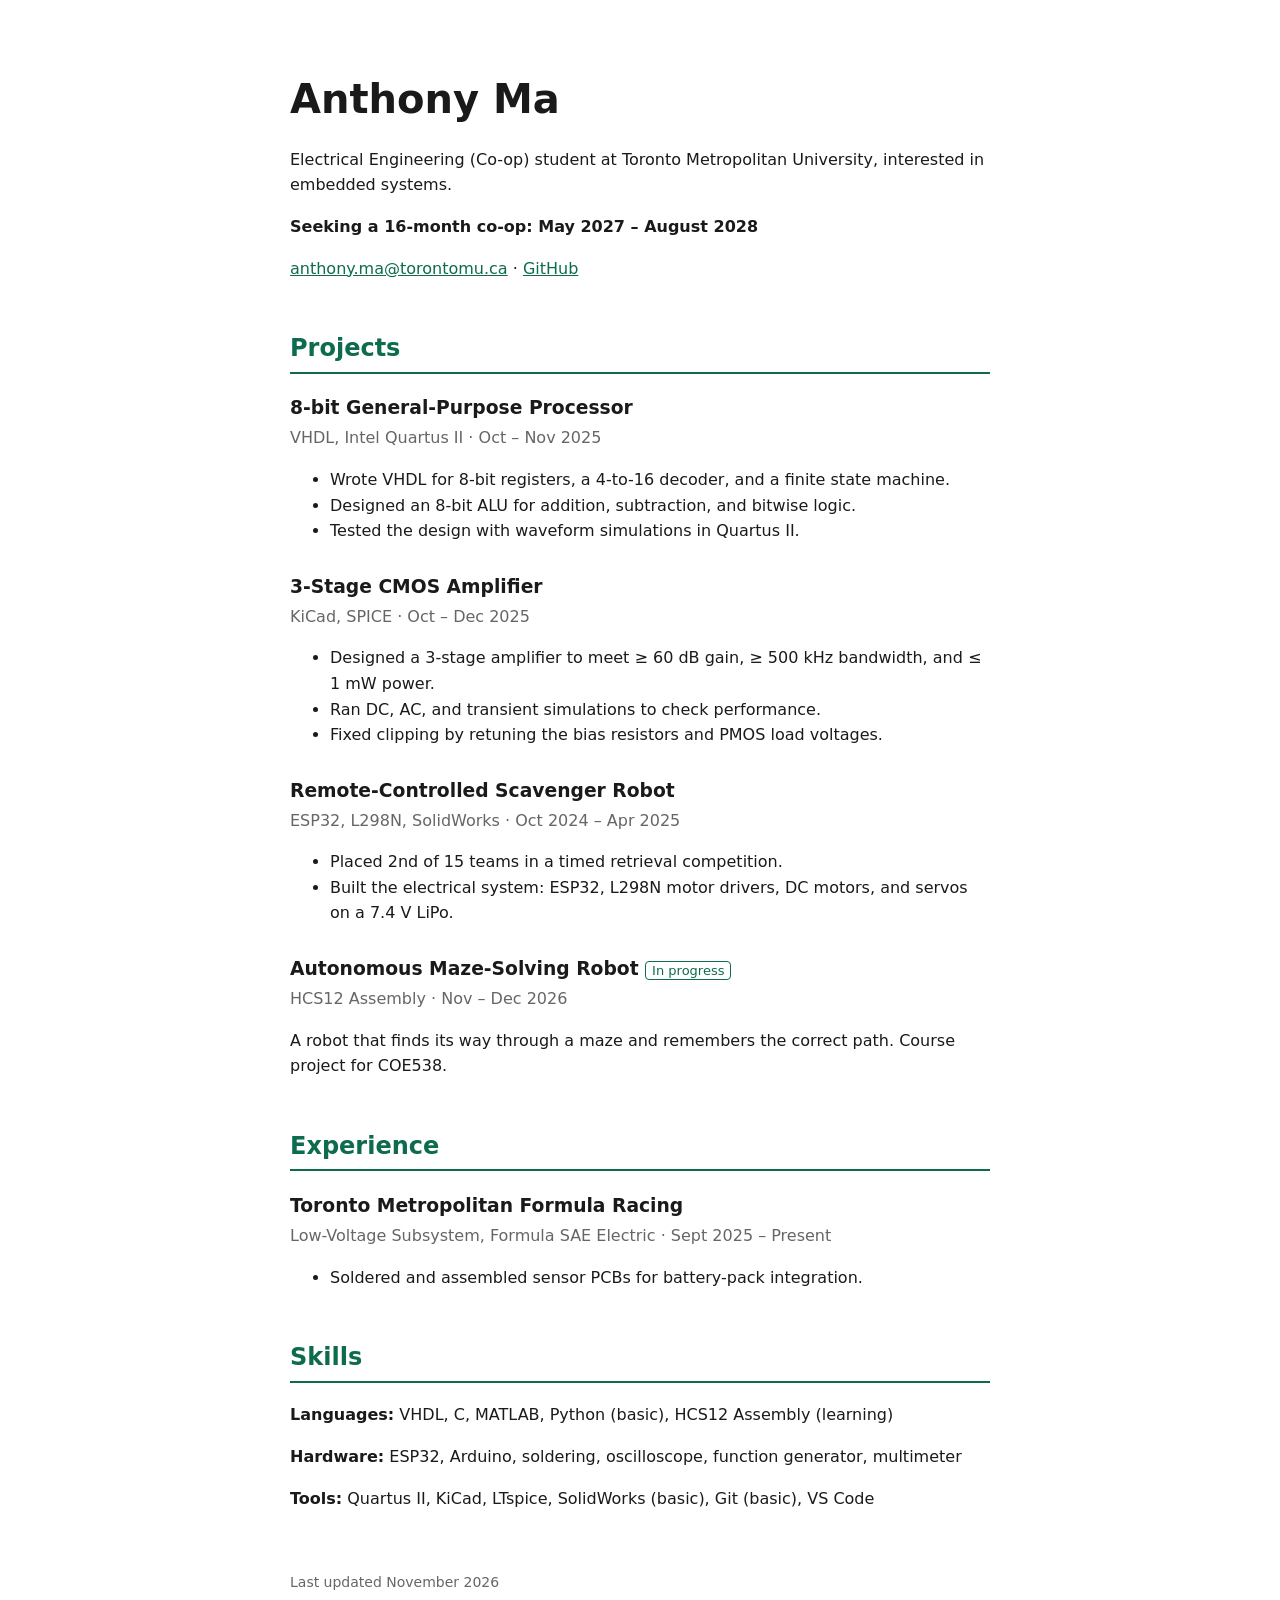
==== index.html @ dddbb2a2 "Rename Anthony Ma Portfolio.html to index.html" ====
<!DOCTYPE html>
<html lang="en">
<head>
  <meta charset="utf-8">
  <meta name="viewport" content="width=device-width, initial-scale=1">
  <title>Anthony Ma</title>
  <link rel="stylesheet" href="style.css">
</head>
<body>

  <!-- ===== ABOUT ME ===== -->
  <header>
    <h1>Anthony Ma</h1>
    <p>Electrical Engineering (Co-op) student at Toronto Metropolitan University, interested in embedded systems.</p>
    <p><strong>Seeking a 16-month co-op: May 2027 – August 2028</strong></p>
    <p>
      <a href="mailto:anthony.ma@torontomu.ca">anthony.ma@torontomu.ca</a> ·
      <a href="https://github.com/bobyob">GitHub</a>
      <!-- To add LinkedIn, put this line here:  · <a href="YOUR LINKEDIN URL">LinkedIn</a> -->
    </p>
  </header>


  <!-- ===== PROJECTS ===== -->
  <h2>Projects</h2>

  <!-- To add a project: copy everything from <div class="project"> to its </div>,
       paste it below the others, and change the text. -->

  <div class="project">
    <h3>8-bit General-Purpose Processor</h3>
    <p class="info">VHDL, Intel Quartus II · Oct – Nov 2025</p>
    <ul>
      <li>Wrote VHDL for 8-bit registers, a 4-to-16 decoder, and a finite state machine.</li>
      <li>Designed an 8-bit ALU for addition, subtraction, and bitwise logic.</li>
      <li>Tested the design with waveform simulations in Quartus II.</li>
    </ul>
  </div>

  <div class="project">
    <h3>3-Stage CMOS Amplifier</h3>
    <p class="info">KiCad, SPICE · Oct – Dec 2025</p>
    <ul>
      <li>Designed a 3-stage amplifier to meet ≥ 60 dB gain, ≥ 500 kHz bandwidth, and ≤ 1 mW power.</li>
      <li>Ran DC, AC, and transient simulations to check performance.</li>
      <li>Fixed clipping by retuning the bias resistors and PMOS load voltages.</li>
    </ul>
  </div>

  <div class="project">
    <h3>Remote-Controlled Scavenger Robot</h3>
    <p class="info">ESP32, L298N, SolidWorks · Oct 2024 – Apr 2025</p>
    <ul>
      <li>Placed 2nd of 15 teams in a timed retrieval competition.</li>
      <li>Built the electrical system: ESP32, L298N motor drivers, DC motors, and servos on a 7.4 V LiPo.</li>
    </ul>
    <!-- To add a photo: put the image in your folder, then add:  <img src="robot.jpg" alt="Scavenger robot"> -->
  </div>

  <div class="project">
    <h3>Autonomous Maze-Solving Robot <span class="tag">In progress</span></h3>
    <p class="info">HCS12 Assembly · Nov – Dec 2026</p>
    <p>A robot that finds its way through a maze and remembers the correct path. Course project for COE538.</p>
  </div>


  <!-- ===== EXPERIENCE ===== -->
  <h2>Experience</h2>

  <div class="project">
    <h3>Toronto Metropolitan Formula Racing</h3>
    <p class="info">Low-Voltage Subsystem, Formula SAE Electric · Sept 2025 – Present</p>
    <ul>
      <li>Soldered and assembled sensor PCBs for battery-pack integration.</li>
    </ul>
  </div>


  <!-- ===== SKILLS ===== -->
  <h2>Skills</h2>
  <p><strong>Languages:</strong> VHDL, C, MATLAB, Python (basic), HCS12 Assembly (learning)</p>
  <p><strong>Hardware:</strong> ESP32, Arduino, soldering, oscilloscope, function generator, multimeter</p>
  <p><strong>Tools:</strong> Quartus II, KiCad, LTspice, SolidWorks (basic), Git (basic), VS Code</p>


  <footer>
    <p>Last updated November 2026</p>
  </footer>

</body>
</html>
---- style.css ----
/* ===== COLOURS AND FONT =====
   Change these to restyle the whole site. */
:root {
  --text: #1a1a1a;
  --gray: #666666;
  --accent: #0d6b4e;     /* green: links, headings, tags */
  --background: #ffffff;
}

/* ===== PAGE ===== */
body {
  font-family: system-ui, "Segoe UI", Arial, sans-serif;
  color: var(--text);
  background: var(--background);
  max-width: 700px;      /* how wide the page gets */
  margin: 0 auto;        /* centres the page */
  padding: 40px 20px;
  line-height: 1.6;
}

a {
  color: var(--accent);
}

/* ===== HEADINGS ===== */
h1 {
  font-size: 40px;
  margin-bottom: 0;
}

h2 {
  color: var(--accent);
  border-bottom: 2px solid var(--accent);
  padding-bottom: 4px;
  margin-top: 48px;
}

h3 {
  margin-bottom: 0;
}

/* ===== PROJECTS ===== */
.project {
  margin-bottom: 28px;
}

.info {               /* the "tools · dates" line */
  color: var(--gray);
  margin-top: 2px;
}

.tag {                /* the "In progress" label */
  font-size: 13px;
  font-weight: normal;
  color: var(--accent);
  border: 1px solid var(--accent);
  border-radius: 4px;
  padding: 1px 6px;
}

img {
  max-width: 100%;      /* keeps photos from being too wide */
  border-radius: 6px;
}

/* ===== FOOTER ===== */
footer {
  color: var(--gray);
  font-size: 14px;
  margin-top: 60px;
}
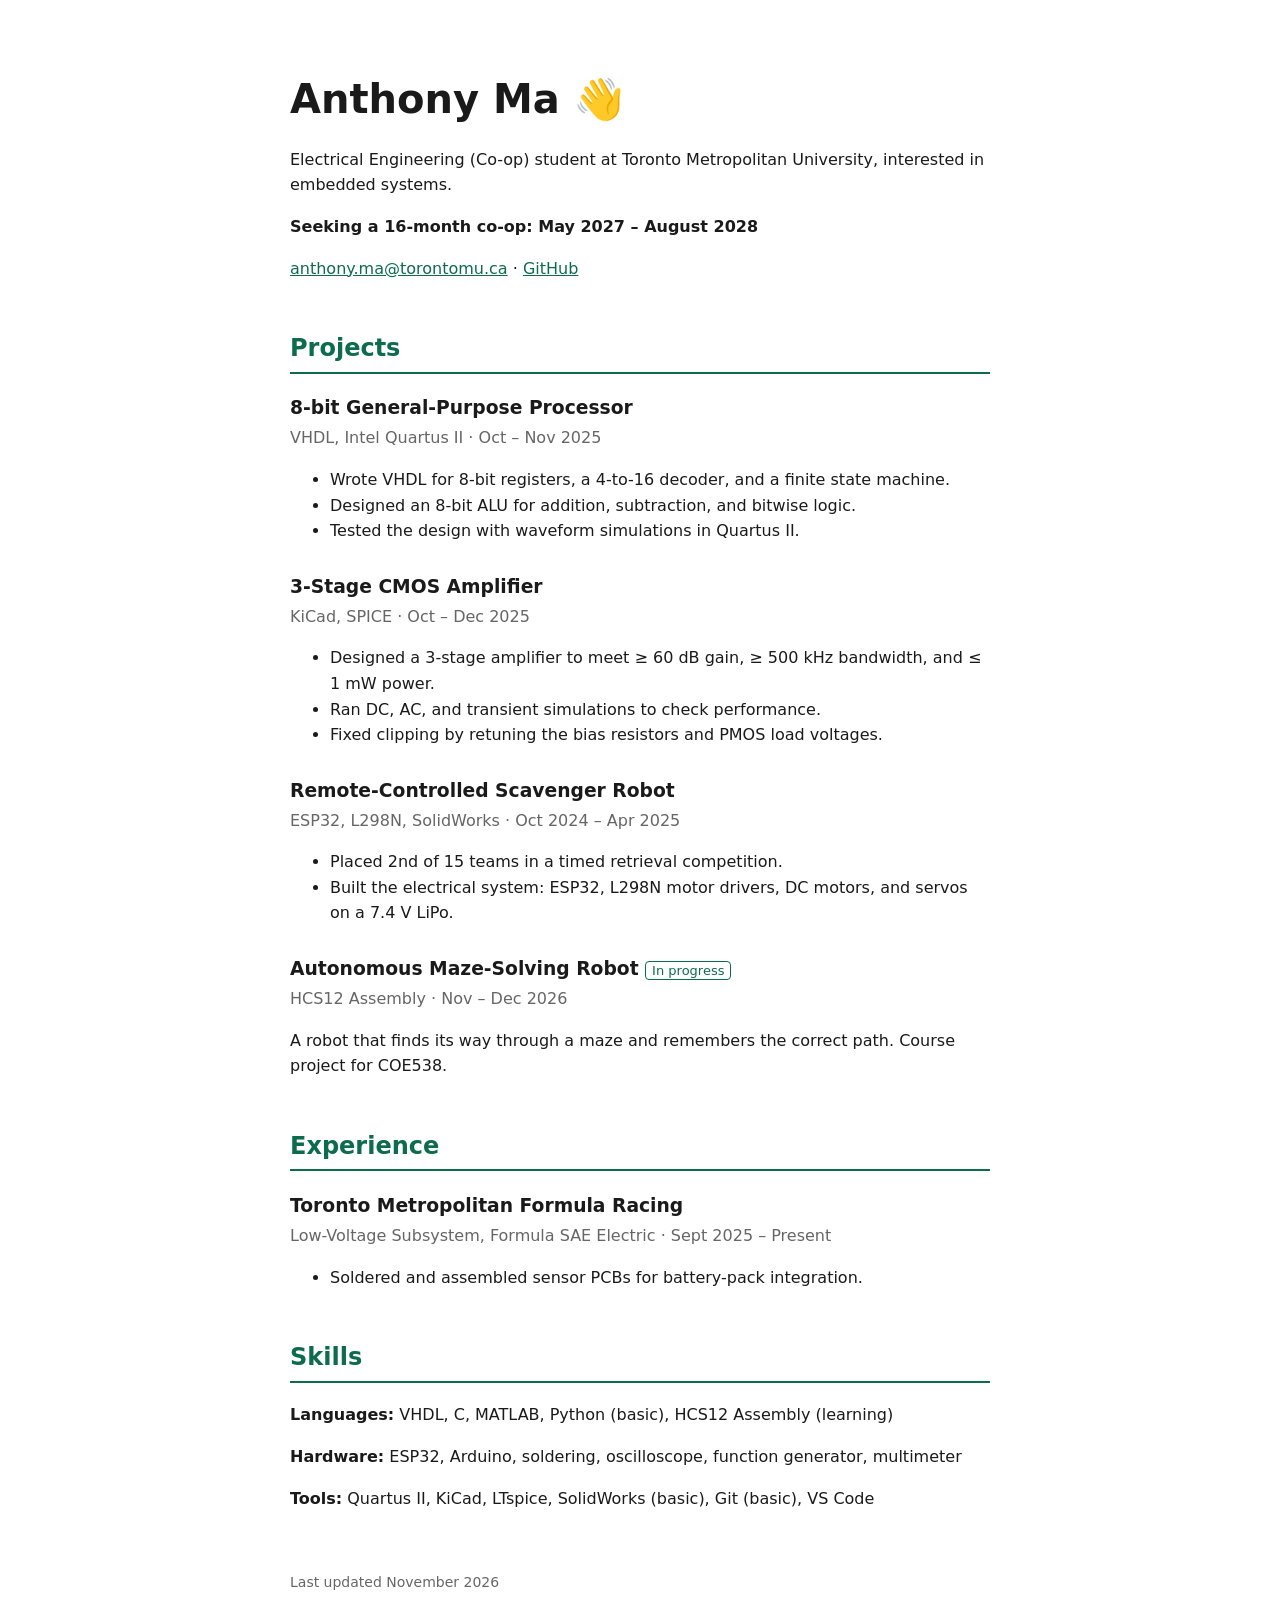
==== commit c945ae9a: "test update" ====
--- a/index.html
+++ b/index.html
@@ -10,7 +10,7 @@
 
   <!-- ===== ABOUT ME ===== -->
   <header>
-    <h1>Anthony Ma</h1>
+    <h1>Anthony Ma 👋</h1>
     <p>Electrical Engineering (Co-op) student at Toronto Metropolitan University, interested in embedded systems.</p>
     <p><strong>Seeking a 16-month co-op: May 2027 – August 2028</strong></p>
     <p>
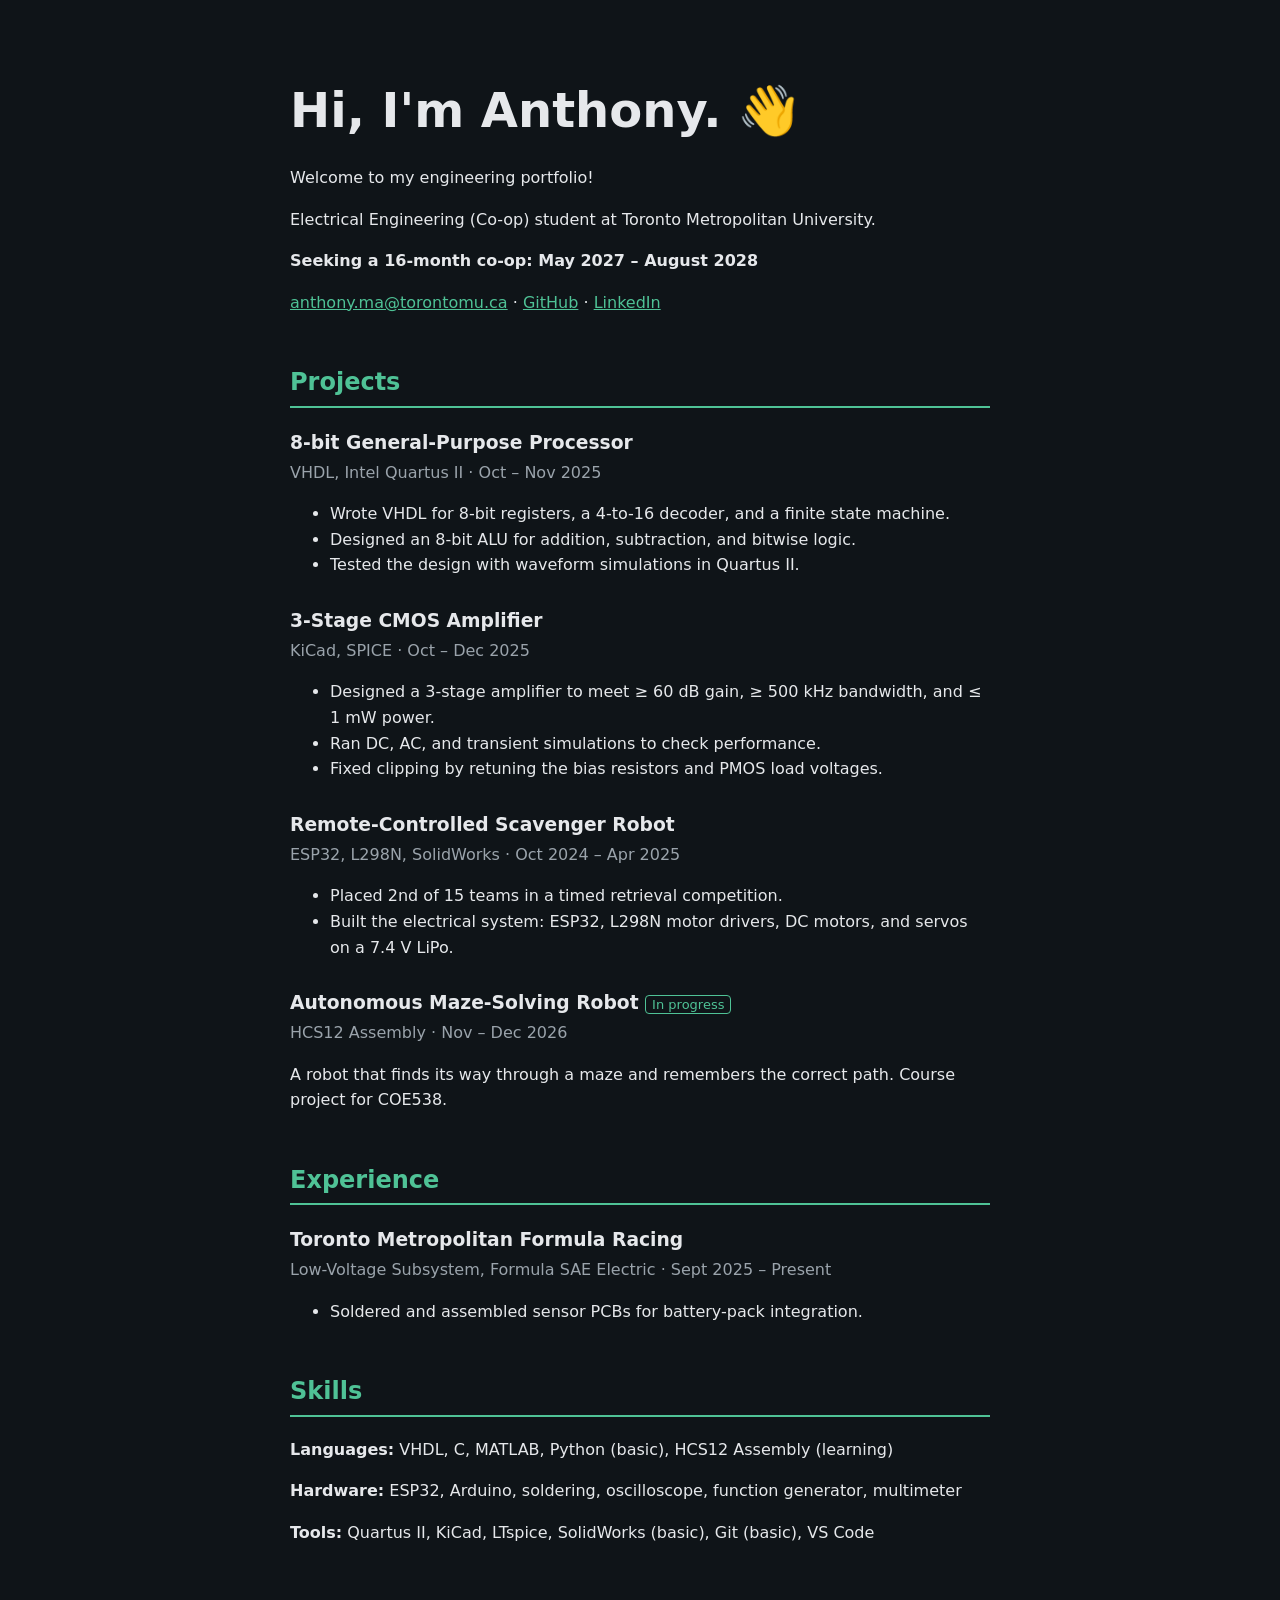
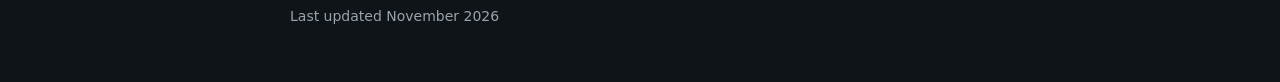
==== commit 59ba2629: "Changed formatting and theme" ====
--- a/index.html
+++ b/index.html
@@ -10,12 +10,14 @@
 
   <!-- ===== ABOUT ME ===== -->
   <header>
-    <h1>Anthony Ma 👋</h1>
-    <p>Electrical Engineering (Co-op) student at Toronto Metropolitan University, interested in embedded systems.</p>
+    <h1>Hi, I'm Anthony. 👋 </h1>
+    <p> Welcome to my engineering portfolio!</p>
+    <p>Electrical Engineering (Co-op) student at Toronto Metropolitan University.</p>
     <p><strong>Seeking a 16-month co-op: May 2027 – August 2028</strong></p>
     <p>
       <a href="mailto:anthony.ma@torontomu.ca">anthony.ma@torontomu.ca</a> ·
-      <a href="https://github.com/bobyob">GitHub</a>
+      <a href="https://github.com/bobyob">GitHub</a> ·
+      <a href="https://www.linkedin.com/in/anthony-ma-451090327/">LinkedIn</a>
       <!-- To add LinkedIn, put this line here:  · <a href="YOUR LINKEDIN URL">LinkedIn</a> -->
     </p>
   </header>
--- a/style.css
+++ b/style.css
@@ -1,10 +1,12 @@
 /* ===== COLOURS AND FONT =====
    Change these to restyle the whole site. */
 :root {
-  --text: #1a1a1a;
-  --gray: #666666;
-  --accent: #0d6b4e;     /* green: links, headings, tags */
-  --background: #ffffff;
+  --grid: #1a232a; 
+  --text: #e6e8eb;        /* light gray text */
+  --gray: #9aa3ab;        /* dimmer text for dates/tools */
+  --accent: #4fc296;      /* brighter green, readable on dark */
+  --background: #0f1418;  /* dark blue-black */
+  --border: #2a333b;      /* subtle lines and borders */
 }
 
 /* ===== PAGE ===== */
@@ -24,7 +26,7 @@
 
 /* ===== HEADINGS ===== */
 h1 {
-  font-size: 40px;
+  font-size: 48px;
   margin-bottom: 0;
 }
 
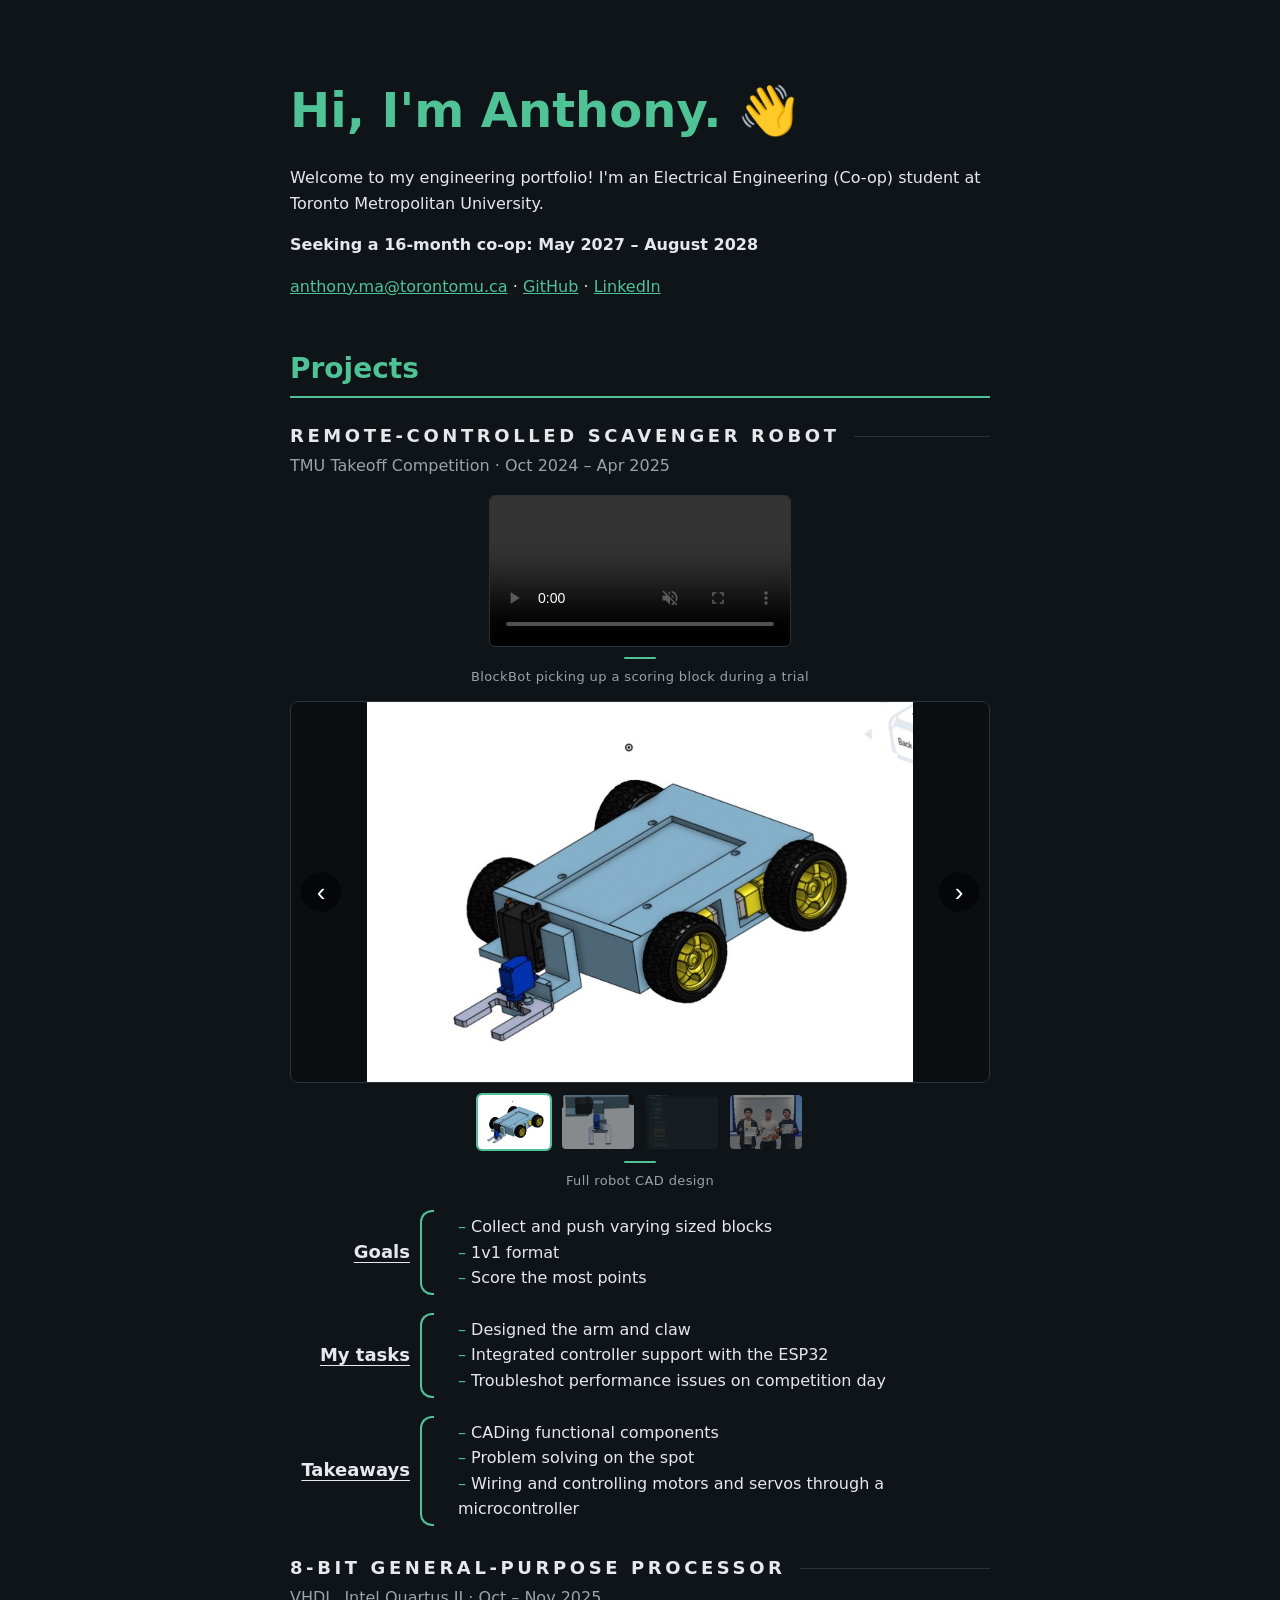
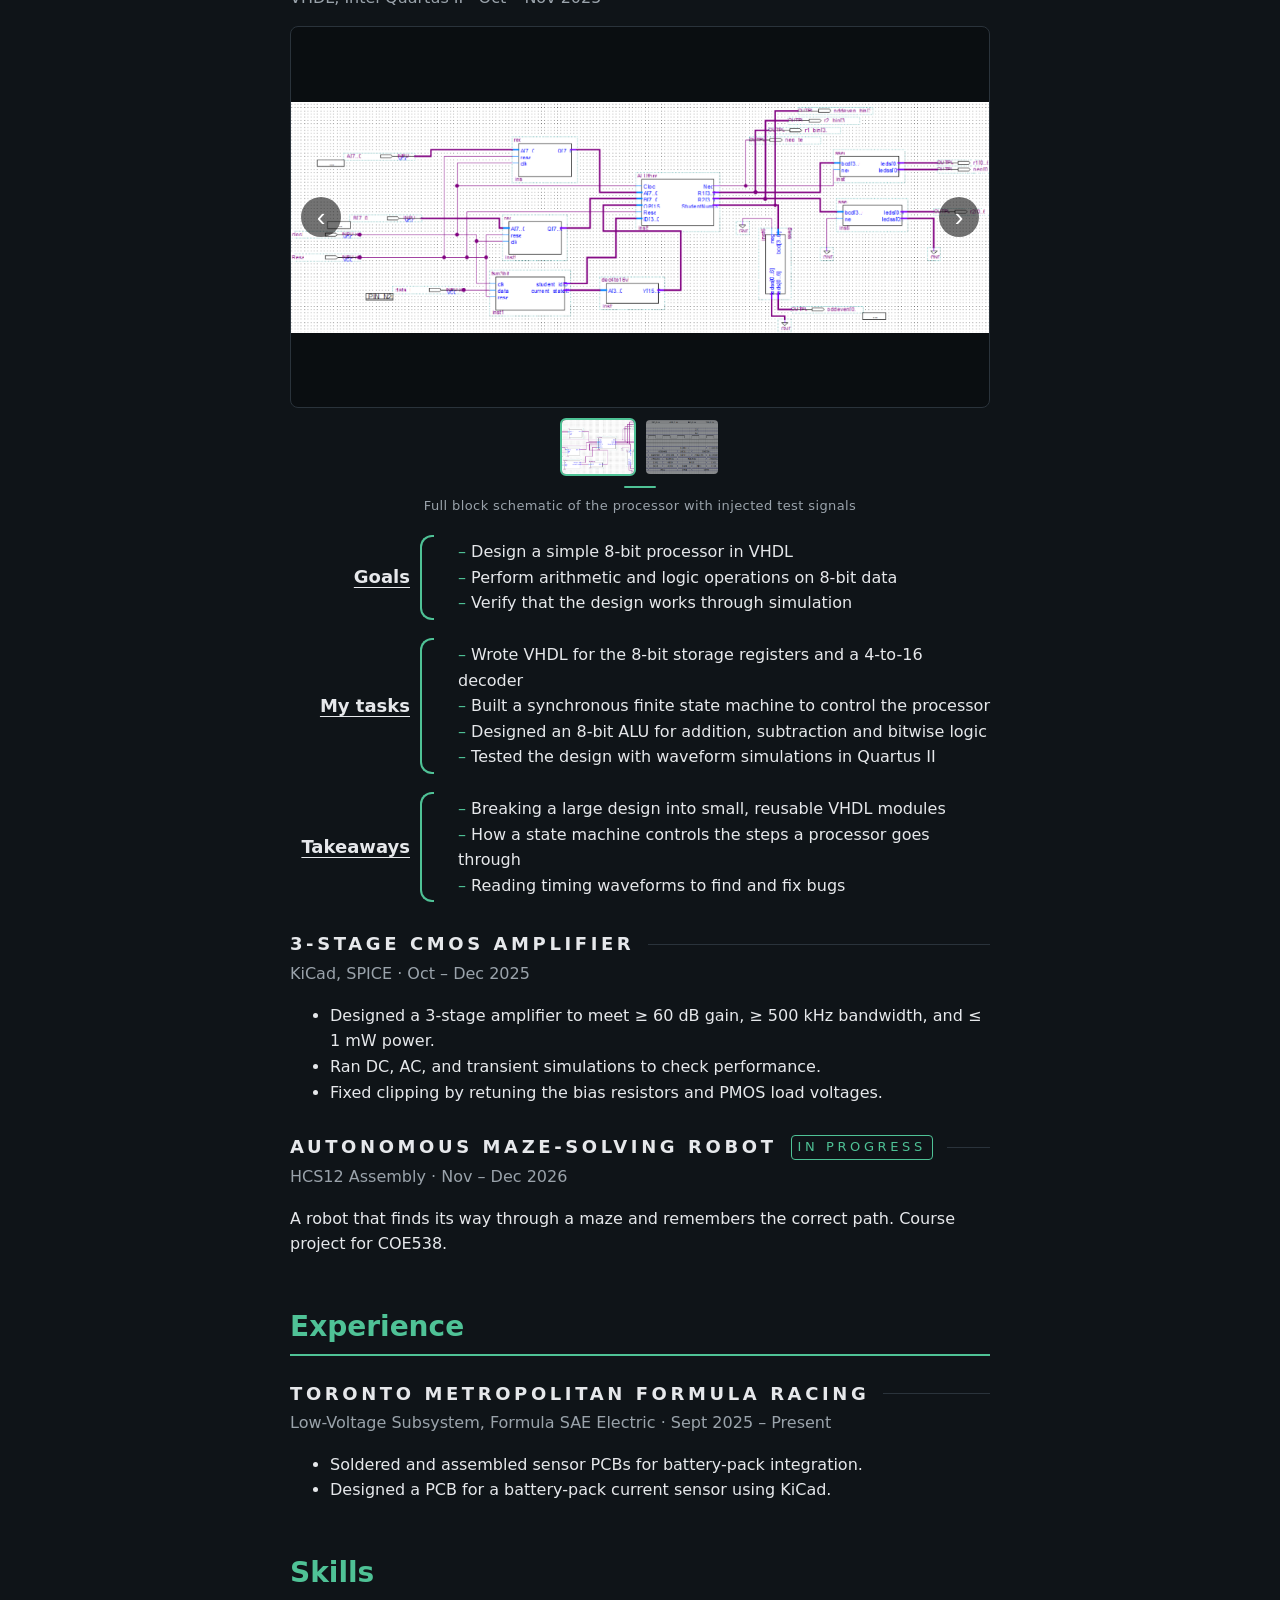
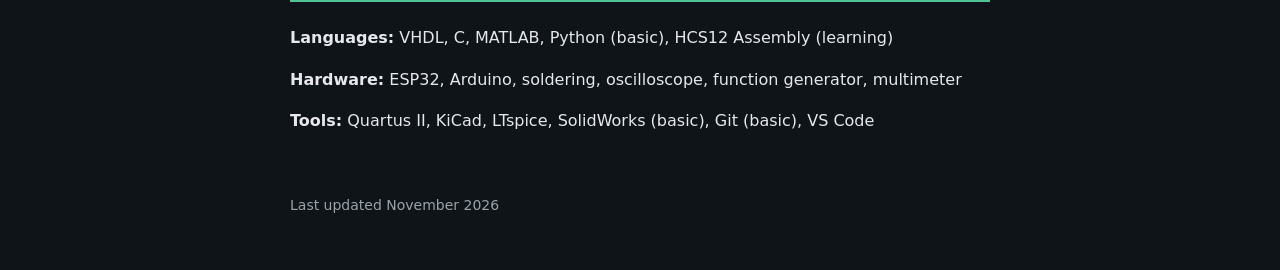
==== commit 9b6ed81d: "Updated formatting and included the first project" ====
--- a/index.html
+++ b/index.html
@@ -11,8 +11,7 @@
   <!-- ===== ABOUT ME ===== -->
   <header>
     <h1>Hi, I'm Anthony. 👋 </h1>
-    <p> Welcome to my engineering portfolio!</p>
-    <p>Electrical Engineering (Co-op) student at Toronto Metropolitan University.</p>
+    <p> Welcome to my engineering portfolio! I'm an Electrical Engineering (Co-op) student at Toronto Metropolitan University.</p>
     <p><strong>Seeking a 16-month co-op: May 2027 – August 2028</strong></p>
     <p>
       <a href="mailto:anthony.ma@torontomu.ca">anthony.ma@torontomu.ca</a> ·
@@ -29,16 +28,121 @@
   <!-- To add a project: copy everything from <div class="project"> to its </div>,
        paste it below the others, and change the text. -->
 
+
+<! -- remote-controlled scavenger robot -->
+  <div class="project">
+    <h3>Remote-Controlled Scavenger Robot</h3>
+    <p class="info">TMU Takeoff Competition · Oct 2024 – Apr 2025</p>
+
+    
+    <figure>
+      <video src="images/BlockBot_Demo.mov" controls muted playsinline></video>
+      <figcaption>BlockBot picking up a scoring block during a trial</figcaption>
+    </figure>
+
+    <figure class="gallery">
+      <div class="gallery-main">
+        <button class="gallery-arrow prev" aria-label="Previous photo">‹</button>
+        <img class="gallery-big" src="images/scavengerbot_1.jpg" alt="Scavenger robot, front view">
+        <button class="gallery-arrow next" aria-label="Next photo">›</button>
+      </div>
+
+      <!-- Thumbnails: add one <img> line per photo. The alt text becomes the caption. -->
+      <div class="gallery-thumbs">
+        <img src="images/scavengerbot_2.jpg" alt="Full robot CAD design">
+        <img src="images/scavengerbot_4.png" alt="Arm Close-up">
+        <img src="images/scavengerbot_3.jpg" alt="ESP32 Arduino Code and Connections">
+        <img src="images/scavengerbot_1.jpg" alt="Team Picture and Competition Results">
+      </div>
+
+      <figcaption></figcaption>
+    </figure>
+
+    <div class="row">
+      <h4 class="row-label">Goals</h4>
+      <ul class="row-list">
+        <li>Collect and push varying sized blocks</li>
+        <li>1v1 format</li>
+        <li>Score the most points</li>
+      </ul>
+    </div>
+
+    <div class="row">
+      <h4 class="row-label">My tasks</h4>
+      <ul class="row-list">
+        <li>Designed the arm and claw</li>
+        <li>Integrated controller support with the ESP32</li>
+        <li>Troubleshot performance issues on competition day</li>
+      </ul>
+    </div>
+
+    <div class="row">
+      <h4 class="row-label">Takeaways</h4>
+      <ul class="row-list">
+        <li>CADing functional components</li>
+        <li>Problem solving on the spot</li>
+        <li>Wiring and controlling motors and servos through a microcontroller</li>
+      </ul>
+    </div>
+
+  </div>
+
+
+
+    <!-- 8-bit general-purpose processor -->
   <div class="project">
     <h3>8-bit General-Purpose Processor</h3>
     <p class="info">VHDL, Intel Quartus II · Oct – Nov 2025</p>
-    <ul>
-      <li>Wrote VHDL for 8-bit registers, a 4-to-16 decoder, and a finite state machine.</li>
-      <li>Designed an 8-bit ALU for addition, subtraction, and bitwise logic.</li>
-      <li>Tested the design with waveform simulations in Quartus II.</li>
-    </ul>
-  </div>
-
+
+    <figure class="gallery">
+      <div class="gallery-main">
+        <button class="gallery-arrow prev" aria-label="Previous photo">‹</button>
+        <img class="gallery-big" src="images/processor_1.png" alt="Full block schematic of the processor with injected test signals">
+        <button class="gallery-arrow next" aria-label="Next photo">›</button>
+      </div>
+
+      <div class="gallery-thumbs">
+        <img src="images/processor_1.png" alt="Full block schematic of the processor with injected test signals">
+        <img src="images/processor_2.png" alt="Waveform for the injected test signals">
+      </div>
+
+      <figcaption></figcaption>
+    </figure>
+
+    <div class="row">
+      <h4 class="row-label">Goals</h4>
+      <ul class="row-list">
+        <li>Design a simple 8-bit processor in VHDL</li>
+        <li>Perform arithmetic and logic operations on 8-bit data</li>
+        <li>Verify that the design works through simulation</li>
+      </ul>
+    </div>
+
+    <div class="row">
+      <h4 class="row-label">My tasks</h4>
+      <ul class="row-list">
+        <li>Wrote VHDL for the 8-bit storage registers and a 4-to-16 decoder</li>
+        <li>Built a synchronous finite state machine to control the processor</li>
+        <li>Designed an 8-bit ALU for addition, subtraction and bitwise logic</li>
+        <li>Tested the design with waveform simulations in Quartus II</li>
+      </ul>
+    </div>
+
+    <div class="row">
+      <h4 class="row-label">Takeaways</h4>
+      <ul class="row-list">
+        <li>Breaking a large design into small, reusable VHDL modules</li>
+        <li>How a state machine controls the steps a processor goes through</li>
+        <li>Reading timing waveforms to find and fix bugs</li>
+      </ul>
+    </div>
+  </div>
+
+
+
+
+
+  <!-- 3-stage CMOS amplifier -->
   <div class="project">
     <h3>3-Stage CMOS Amplifier</h3>
     <p class="info">KiCad, SPICE · Oct – Dec 2025</p>
@@ -50,16 +154,6 @@
   </div>
 
   <div class="project">
-    <h3>Remote-Controlled Scavenger Robot</h3>
-    <p class="info">ESP32, L298N, SolidWorks · Oct 2024 – Apr 2025</p>
-    <ul>
-      <li>Placed 2nd of 15 teams in a timed retrieval competition.</li>
-      <li>Built the electrical system: ESP32, L298N motor drivers, DC motors, and servos on a 7.4 V LiPo.</li>
-    </ul>
-    <!-- To add a photo: put the image in your folder, then add:  <img src="robot.jpg" alt="Scavenger robot"> -->
-  </div>
-
-  <div class="project">
     <h3>Autonomous Maze-Solving Robot <span class="tag">In progress</span></h3>
     <p class="info">HCS12 Assembly · Nov – Dec 2026</p>
     <p>A robot that finds its way through a maze and remembers the correct path. Course project for COE538.</p>
@@ -68,12 +162,12 @@
 
   <!-- ===== EXPERIENCE ===== -->
   <h2>Experience</h2>
-
   <div class="project">
     <h3>Toronto Metropolitan Formula Racing</h3>
     <p class="info">Low-Voltage Subsystem, Formula SAE Electric · Sept 2025 – Present</p>
     <ul>
       <li>Soldered and assembled sensor PCBs for battery-pack integration.</li>
+      <li>Designed a PCB for a battery-pack current sensor using KiCad.</li>
     </ul>
   </div>
 
@@ -89,5 +183,53 @@
     <p>Last updated November 2026</p>
   </footer>
 
+    <script>
+    // Mark the page as having JavaScript (so text never stays hidden if this script fails)
+    document.documentElement.classList.add("js");
+
+    // Pick what should fade in: section headings and project blocks
+    const items = document.querySelectorAll("h2, .project");
+
+    // Watch for each item entering the screen
+    const watcher = new IntersectionObserver((entries) => {
+      entries.forEach((entry) => {
+        if (entry.isIntersecting) {
+          entry.target.classList.add("visible");
+          watcher.unobserve(entry.target);   // only animate once
+        }
+      });
+    }, { threshold: 0.15 });                  // starts when 100% of it is visible
+
+    items.forEach((item) => {
+      item.classList.add("fade");
+      watcher.observe(item);
+    });
+
+        // ===== PHOTO GALLERY =====
+    document.querySelectorAll(".gallery").forEach((gallery) => {
+      const big = gallery.querySelector(".gallery-big");
+      const thumbs = gallery.querySelectorAll(".gallery-thumbs img");
+      const caption = gallery.querySelector("figcaption");
+      let current = 0;
+
+      function show(n) {
+        current = (n + thumbs.length) % thumbs.length;   // wraps around at the ends
+        big.src = thumbs[current].src;
+        big.alt = thumbs[current].alt;
+        if (caption) caption.textContent = thumbs[current].alt;
+        thumbs.forEach((t, k) => t.classList.toggle("active", k === current));
+      }
+
+      gallery.querySelector(".prev").addEventListener("click", () => show(current - 1));
+      gallery.querySelector(".next").addEventListener("click", () => show(current + 1));
+      thumbs.forEach((t, k) => t.addEventListener("click", () => show(k)));
+
+      show(0);   // start on the first photo
+    });
+
+
+  </script>
+
+
 </body>
 </html>
--- a/style.css
+++ b/style.css
@@ -28,18 +28,47 @@
 h1 {
   font-size: 48px;
   margin-bottom: 0;
+  color: var(--accent); 
 }
 
 h2 {
+  font-size: 28px;           
   color: var(--accent);
   border-bottom: 2px solid var(--accent);
   padding-bottom: 4px;
   margin-top: 48px;
 }
 
+/* ===== SECTION LABELS: Projects, Experience ===== */
 h3 {
-  margin-bottom: 0;
-}
+  display: flex;
+  align-items: center;
+  gap: 14px;
+  font-size: 18px;           
+  font-weight: 600;
+  color: var(--text);
+  text-transform: uppercase;
+  letter-spacing: 0.2em;      
+  margin: 24px 0 2px 0;
+}
+
+h3::after {
+  content: "";
+  flex: 1;                    /* line fills the rest of the row */
+  height: 1px;
+  background: var(--border);
+}
+
+/* ===== h4: bold, underlined, slightly bigger than text ===== */
+h4 {
+  font-size: 18px;              /* normal text is 16px */
+  font-weight: 700;             /* bold */
+  text-decoration: underline;
+  text-underline-offset: 4px;   /* moves the underline down a little so it doesn't touch the letters */
+  color: var(--text);
+  margin: 16px 0 4px 0;         /* space above, small gap below */
+}
+
 
 /* ===== PROJECTS ===== */
 .project {
@@ -48,7 +77,7 @@
 
 .info {               /* the "tools · dates" line */
   color: var(--gray);
-  margin-top: 2px;
+  margin-top: 0px;
 }
 
 .tag {                /* the "In progress" label */
@@ -70,4 +99,188 @@
   color: var(--gray);
   font-size: 14px;
   margin-top: 60px;
+}
+
+/* ===== FADE IN ON SCROLL ===== */
+.js .fade {
+  opacity: 0;
+  transform: translateY(20px);              /* starts 20px lower */
+  transition: opacity 0.6s ease, transform 0.6s ease;
+}
+
+.js .fade.visible {
+  opacity: 1;
+  transform: none;                          /* slides up into place */
+}
+
+/* Turn it off for people who set "reduce motion" on their computer */
+@media (prefers-reduced-motion: reduce) {
+  .js .fade { opacity: 1; transform: none; transition: none; }
+}
+
+
+figure {
+  margin: 0 0 14px 0;      /* removes the browser's default side indent */
+}
+
+figure img,
+figure video {
+  display: block;
+  max-width: 100%;
+  max-height: 400px;
+  width: auto;
+  margin: 0 auto;          /* centres the video/image */
+  border-radius: 6px;
+  border: 1px solid var(--border);
+}
+
+figcaption {
+  color: var(--gray);
+  font-size: 13px;
+  letter-spacing: 0.03em;
+  text-align: center;
+  margin-top: 10px;
+}
+
+figcaption::before {
+  content: "";
+  display: block;
+  width: 32px;              /* short line */
+  height: 2px;
+  background: var(--accent);
+  margin: 0 auto 8px auto;  /* centred, with space below it */
+  border-radius: 2px;
+}
+
+
+/* ===== PHOTO GALLERY ===== */
+.gallery-main {
+  position: relative;               /* lets the arrows sit on top of the photo */
+  background: #0a0e11;              /* dark box behind photos of different shapes */
+  border: 1px solid var(--border);
+  border-radius: 8px;
+  overflow: hidden;
+}
+
+.gallery-big {
+  width: 100%;
+  height: 380px;                    /* height of the photo area */
+  max-height: none;
+  object-fit: contain;              /* shows the whole photo without stretching */
+  margin: 0;
+  border: none;
+  border-radius: 0;
+}
+
+.gallery-arrow {
+  position: absolute;
+  top: 50%;
+  transform: translateY(-50%);      /* centres the arrows vertically */
+  width: 40px;
+  height: 40px;
+  border-radius: 50%;
+  border: none;
+  background: rgba(0, 0, 0, 0.55);
+  color: white;
+  font-size: 26px;
+  line-height: 1;
+  cursor: pointer;
+}
+
+.gallery-arrow:hover {
+  background: var(--accent);
+  color: var(--background);
+}
+
+.gallery-arrow.prev { left: 10px; }
+.gallery-arrow.next { right: 10px; }
+
+.gallery-thumbs {
+  display: flex;
+  justify-content: center;
+  gap: 8px;
+  margin-top: 10px;
+  overflow-x: auto;                 /* scrolls sideways if you have lots of photos */
+}
+
+.gallery-thumbs img {
+  width: 72px;
+  height: 54px;
+  max-height: none;
+  object-fit: cover;                /* crops thumbnails to the same size */
+  margin: 0;
+  border: 2px solid transparent;
+  border-radius: 6px;
+  opacity: 0.5;                     /* dim when not selected */
+  cursor: pointer;
+  flex-shrink: 0;
+}
+
+.gallery-thumbs img.active {
+  opacity: 1;
+  border-color: var(--accent);      /* green outline on the current photo */
+}
+
+
+/* ===== LABEL + BRACKET + LIST ROWS ===== */
+.row {
+  display: flex;               /* puts the label and list side by side */
+  align-items: center;         /* label lines up with the middle of the list */
+  gap: 20px;
+  margin: 18px 0;
+}
+
+.row-label {
+  flex: 0 0 120px;             /* label column is 120px wide */
+  text-align: right;
+  margin: 0;
+}
+
+.row-list {
+  position: relative;
+  margin: 0;
+  padding: 4px 0 4px 28px;
+  list-style: none;            /* removes normal bullets */
+}
+
+/* The bracket is drawn as a top half and a bottom half */
+.row-list::before,
+.row-list::after {
+  content: "";
+  position: absolute;
+  left: 0;
+  width: 12px;
+  height: 50%;
+  border-left: 2px solid var(--accent);
+  transform: translateX(-10px);
+}
+
+.row-list::before {           /* top half, curves at the top */
+  top: 0;
+  border-top: 2px solid var(--accent);
+  border-top-left-radius: 12px;
+}
+
+.row-list::after {            /* bottom half, curves at the bottom */
+  bottom: 0;
+  border-bottom: 2px solid var(--accent);
+  border-bottom-left-radius: 12px;
+}
+
+.row-list li::before {        /* green dash in front of each item */
+  content: "– ";
+  color: var(--accent);
+}
+
+/* On phones, stack the label above the list */
+@media (max-width: 500px) {
+  .row {
+    flex-direction: column;
+    align-items: flex-start;
+    gap: 6px;
+  }
+  .row-label {
+    flex: none;
+    text-align: left;
+  }
 }
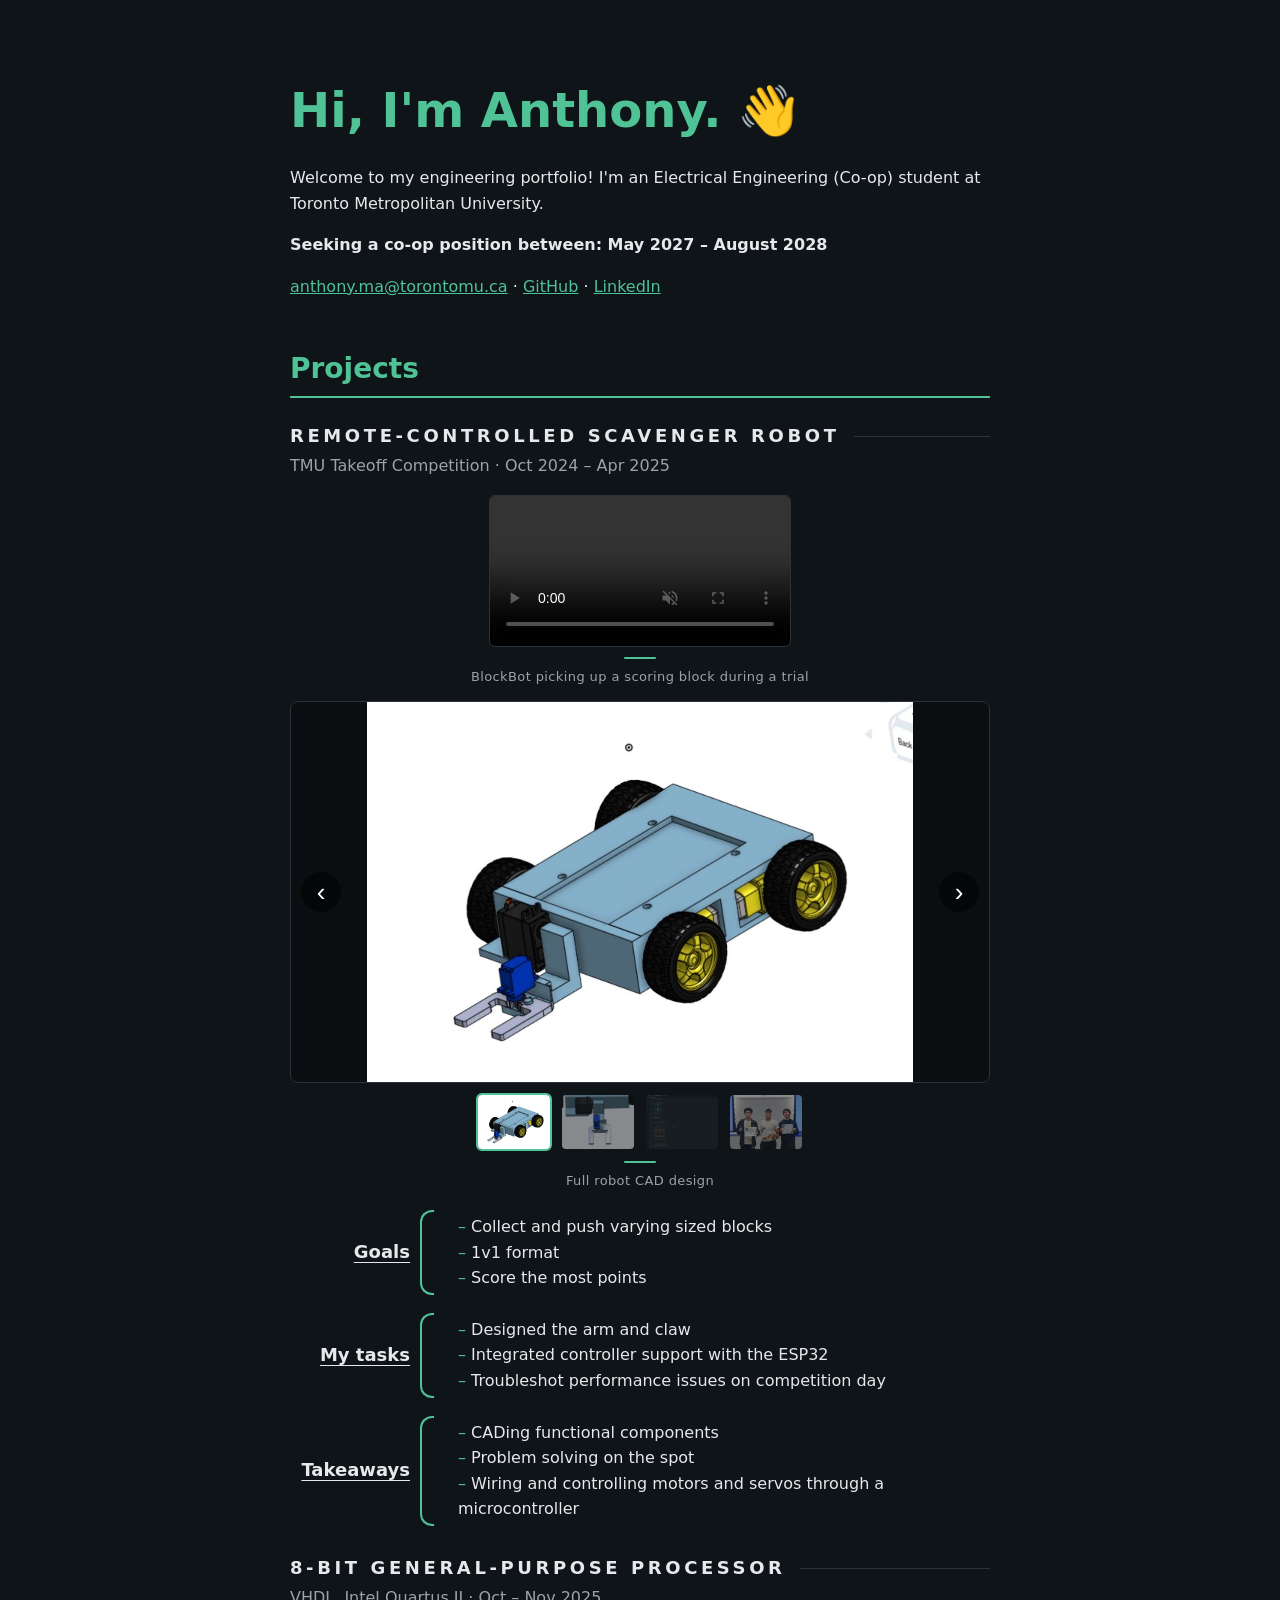
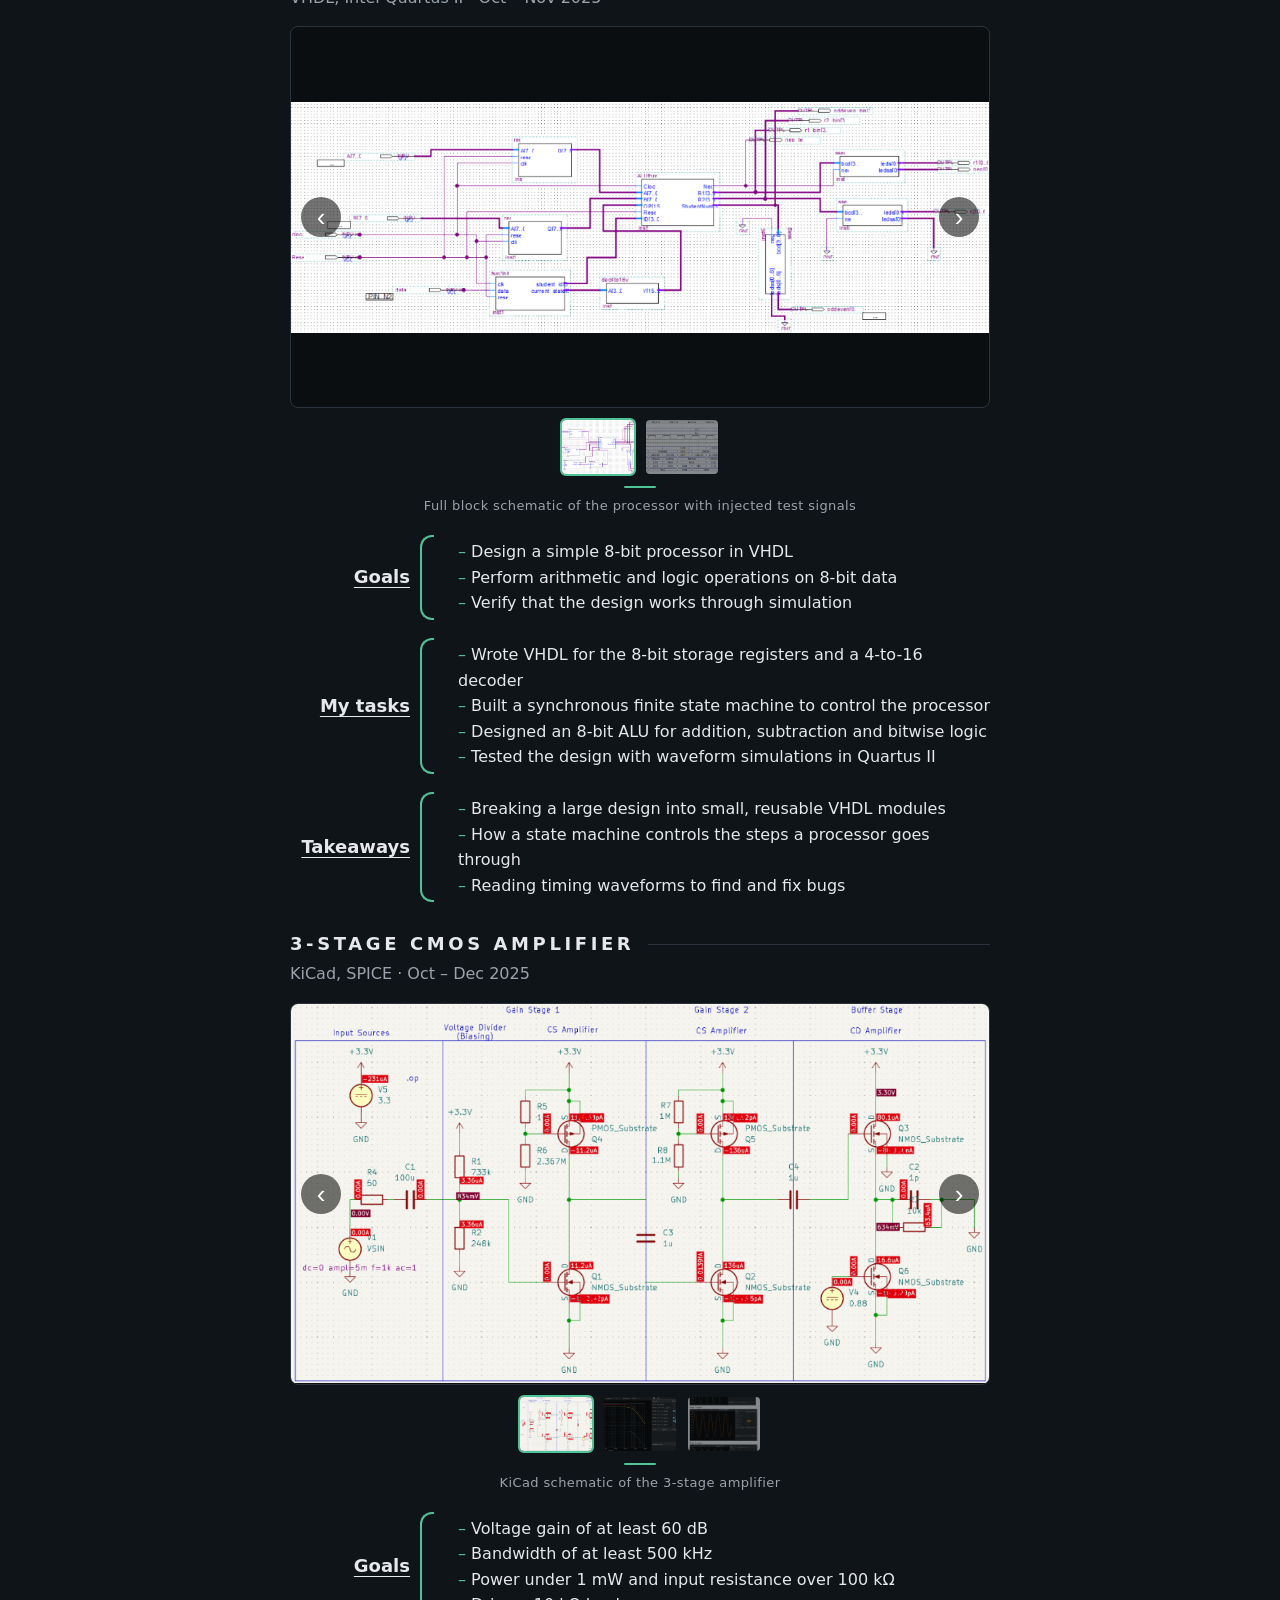
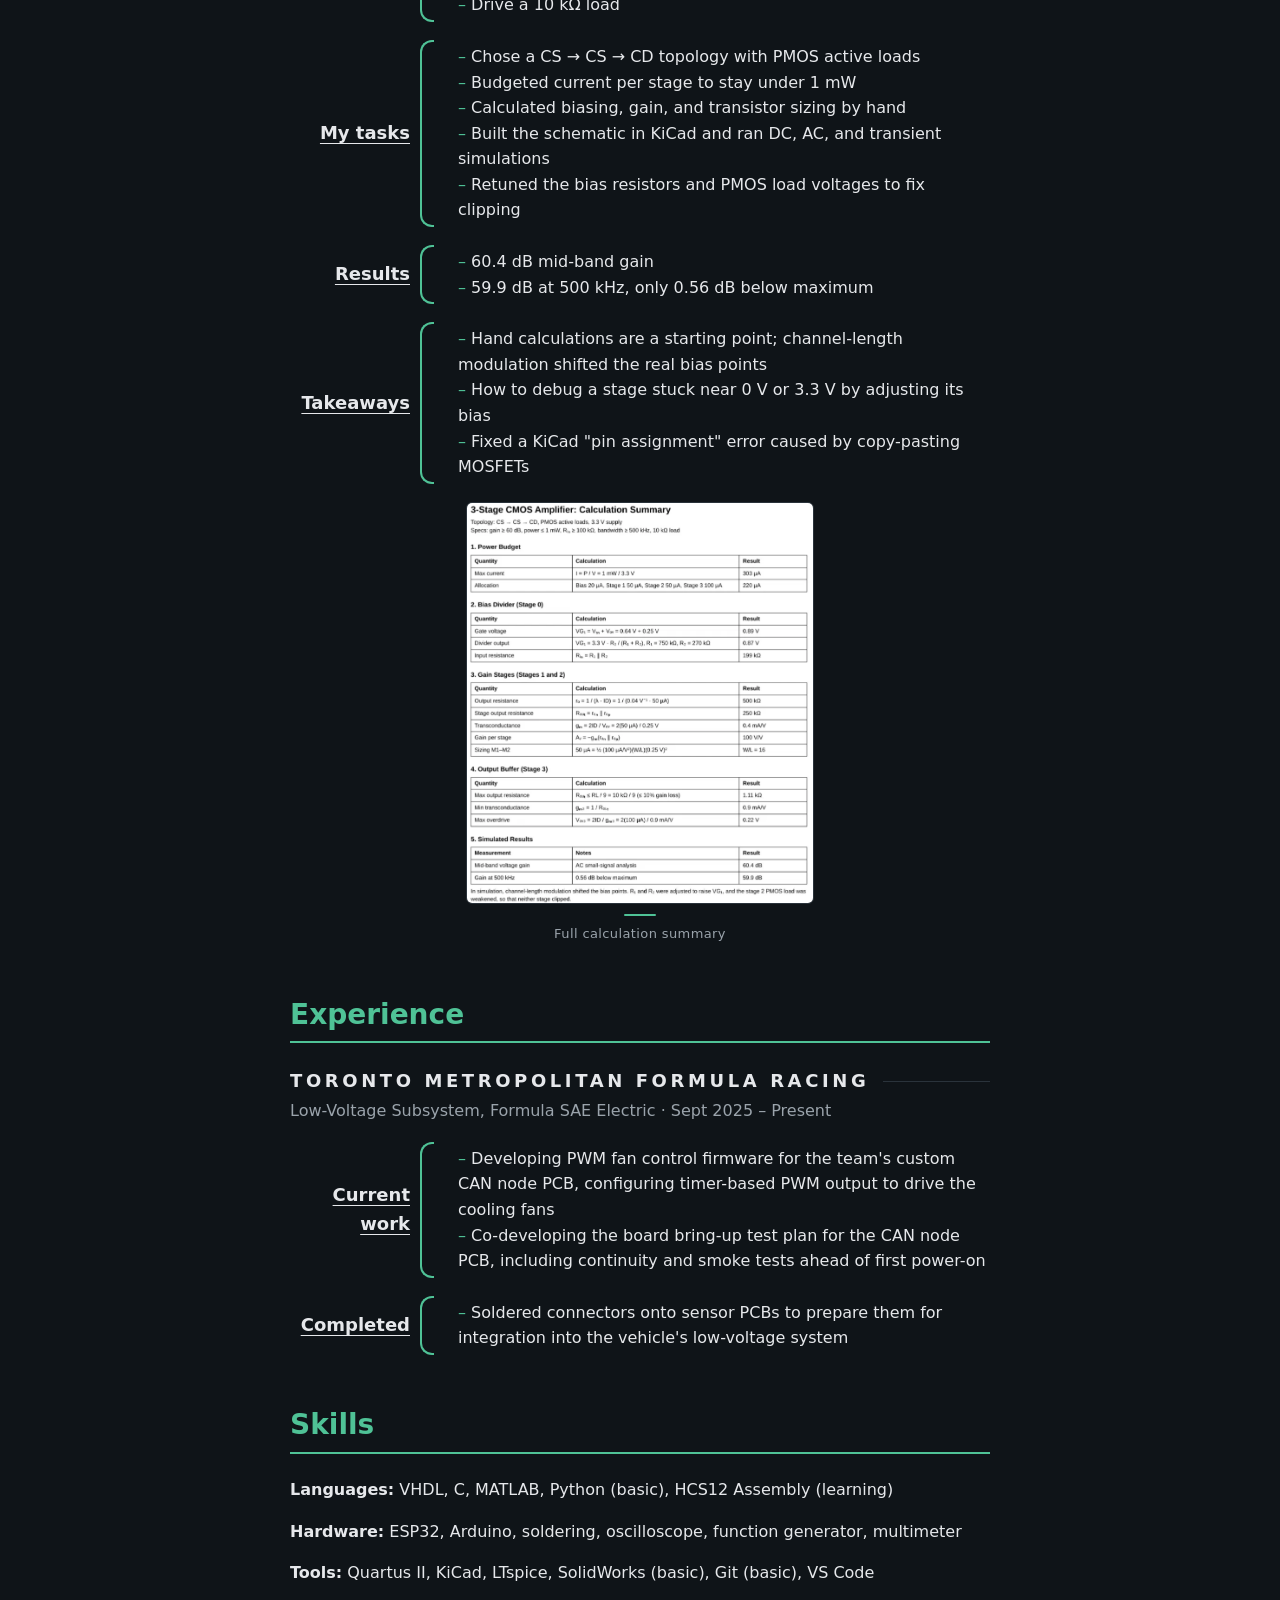
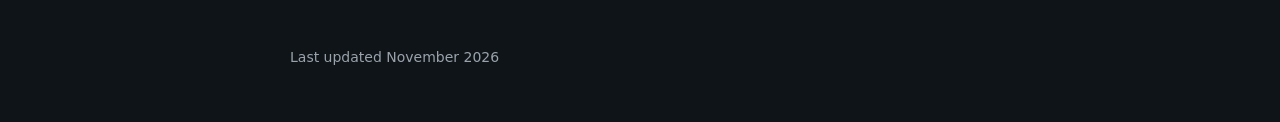
==== commit b1194c2c: "Finalized for November 2026" ====
--- a/index.html
+++ b/index.html
@@ -12,7 +12,7 @@
   <header>
     <h1>Hi, I'm Anthony. 👋 </h1>
     <p> Welcome to my engineering portfolio! I'm an Electrical Engineering (Co-op) student at Toronto Metropolitan University.</p>
-    <p><strong>Seeking a 16-month co-op: May 2027 – August 2028</strong></p>
+    <p><strong>Seeking a co-op position between: May 2027 – August 2028</strong></p>
     <p>
       <a href="mailto:anthony.ma@torontomu.ca">anthony.ma@torontomu.ca</a> ·
       <a href="https://github.com/bobyob">GitHub</a> ·
@@ -36,14 +36,14 @@
 
     
     <figure>
-      <video src="images/BlockBot_Demo.mov" controls muted playsinline></video>
+      <video src="images/BlockBot_Demo.mp4" controls muted playsinline></video>
       <figcaption>BlockBot picking up a scoring block during a trial</figcaption>
     </figure>
 
     <figure class="gallery">
       <div class="gallery-main">
         <button class="gallery-arrow prev" aria-label="Previous photo">‹</button>
-        <img class="gallery-big" src="images/scavengerbot_1.jpg" alt="Scavenger robot, front view">
+        <img class="gallery-big" src="images/scavengerbot_2.jpg" alt="Full robot CAD design">
         <button class="gallery-arrow next" aria-label="Next photo">›</button>
       </div>
 
@@ -146,29 +146,91 @@
   <div class="project">
     <h3>3-Stage CMOS Amplifier</h3>
     <p class="info">KiCad, SPICE · Oct – Dec 2025</p>
-    <ul>
-      <li>Designed a 3-stage amplifier to meet ≥ 60 dB gain, ≥ 500 kHz bandwidth, and ≤ 1 mW power.</li>
-      <li>Ran DC, AC, and transient simulations to check performance.</li>
-      <li>Fixed clipping by retuning the bias resistors and PMOS load voltages.</li>
-    </ul>
-  </div>
-
-  <div class="project">
-    <h3>Autonomous Maze-Solving Robot <span class="tag">In progress</span></h3>
-    <p class="info">HCS12 Assembly · Nov – Dec 2026</p>
-    <p>A robot that finds its way through a maze and remembers the correct path. Course project for COE538.</p>
-  </div>
-
+    <!-- Check this date: your lab report says Design Project W2026 -->
+
+    <figure class="gallery">
+      <div class="gallery-main">
+        <button class="gallery-arrow prev" aria-label="Previous photo">‹</button>
+        <img class="gallery-big" src="images/cmos_1.png" alt="KiCad schematic of the 3-stage amplifier">
+        <button class="gallery-arrow next" aria-label="Next photo">›</button>
+      </div>
+
+      <!-- Thumbnails: add one <img> line per photo. The alt text becomes the caption. -->
+      <div class="gallery-thumbs">
+        <img src="images/cmos_1.png" alt="KiCad schematic of the 3-stage amplifier">
+        <img src="images/cmos_2.png" alt="AC analysis: 60.4 dB gain, 59.9 dB at 500 kHz">
+        <img src="images/cmos_3.png" alt="Transient analysis of each stage's output">
+      </div>
+
+      <figcaption></figcaption>
+    </figure>
+
+    <div class="row">
+      <h4 class="row-label">Goals</h4>
+      <ul class="row-list">
+        <li>Voltage gain of at least 60 dB</li>
+        <li>Bandwidth of at least 500 kHz</li>
+        <li>Power under 1 mW and input resistance over 100 kΩ</li>
+        <li>Drive a 10 kΩ load</li>
+      </ul>
+    </div>
+
+    <div class="row">
+      <h4 class="row-label">My tasks</h4>
+      <ul class="row-list">
+        <li>Chose a CS → CS → CD topology with PMOS active loads</li>
+        <li>Budgeted current per stage to stay under 1 mW</li>
+        <li>Calculated biasing, gain, and transistor sizing by hand</li>
+        <li>Built the schematic in KiCad and ran DC, AC, and transient simulations</li>
+        <li>Retuned the bias resistors and PMOS load voltages to fix clipping</li>
+      </ul>
+    </div>
+
+    <div class="row">
+      <h4 class="row-label">Results</h4>
+      <ul class="row-list">
+        <li>60.4 dB mid-band gain</li>
+        <li>59.9 dB at 500 kHz, only 0.56 dB below maximum</li>
+      </ul>
+    </div>
+
+    <div class="row">
+      <h4 class="row-label">Takeaways</h4>
+      <ul class="row-list">
+        <li>Hand calculations are a starting point; channel-length modulation shifted the real bias points</li>
+        <li>How to debug a stage stuck near 0 V or 3.3 V by adjusting its bias</li>
+        <li>Fixed a KiCad "pin assignment" error caused by copy-pasting MOSFETs</li>
+      </ul>
+    </div>
+
+    <figure>
+      <img class="wide" src="images/cmos_4.png" alt="Calculation summary for the 3-stage CMOS amplifier">
+      <figcaption>Full calculation summary</figcaption>
+    </figure>
+  </div>
 
   <!-- ===== EXPERIENCE ===== -->
   <h2>Experience</h2>
+
+  <!-- Toronto Metropolitan Formula Racing -->
   <div class="project">
     <h3>Toronto Metropolitan Formula Racing</h3>
     <p class="info">Low-Voltage Subsystem, Formula SAE Electric · Sept 2025 – Present</p>
-    <ul>
-      <li>Soldered and assembled sensor PCBs for battery-pack integration.</li>
-      <li>Designed a PCB for a battery-pack current sensor using KiCad.</li>
-    </ul>
+
+    <div class="row">
+      <h4 class="row-label">Current work</h4>
+      <ul class="row-list">
+        <li>Developing PWM fan control firmware for the team's custom CAN node PCB, configuring timer-based PWM output to drive the cooling fans</li>
+        <li>Co-developing the board bring-up test plan for the CAN node PCB, including continuity and smoke tests ahead of first power-on</li>
+      </ul>
+    </div>
+
+    <div class="row">
+      <h4 class="row-label">Completed</h4>
+      <ul class="row-list">
+        <li>Soldered connectors onto sensor PCBs to prepare them for integration into the vehicle's low-voltage system</li>
+      </ul>
+    </div>
   </div>
 
 
